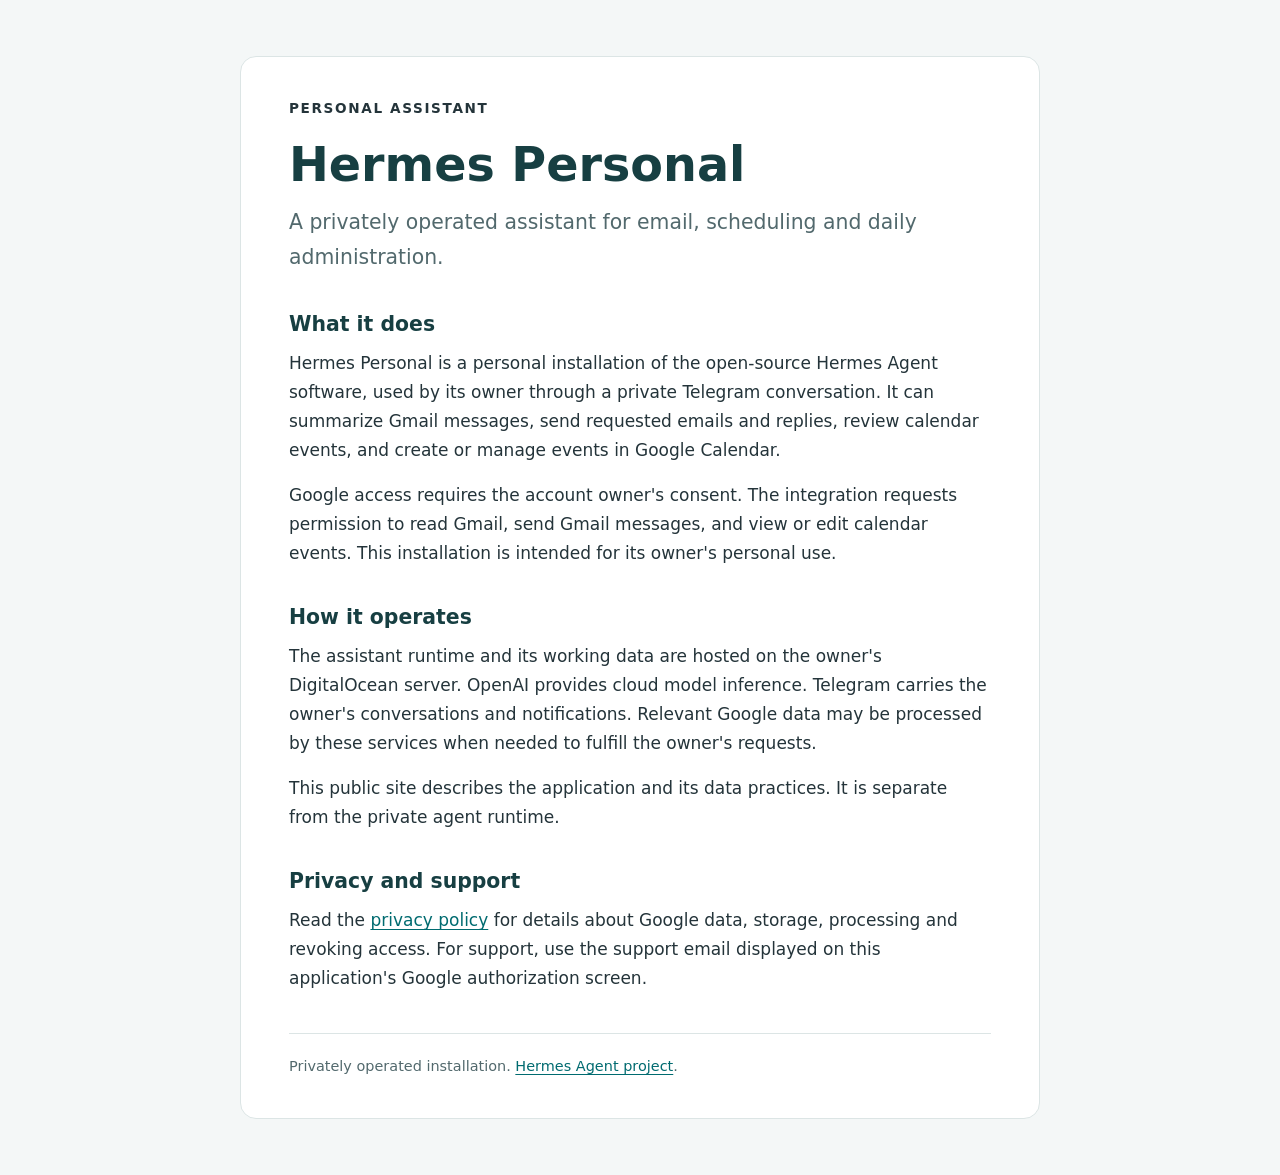
==== index.html @ 0a205870 "Publish Hermes Personal homepage and privacy policy" ====
<!doctype html>
<html lang="en">
<head>
  <meta charset="utf-8">
  <meta name="viewport" content="width=device-width, initial-scale=1">
  <meta name="description" content="Hermes Personal is a privately operated assistant for its owner's email, calendar and daily administration.">
  <title>Hermes Personal</title>
  <link rel="stylesheet" href="style.css">
</head>
<body>
  <main>
    <p class="eyebrow">Personal assistant</p>
    <h1>Hermes Personal</h1>
    <p class="lead">A privately operated assistant for email, scheduling and daily administration.</p>
    <section>
      <h2>What it does</h2>
      <p>Hermes Personal is a personal installation of the open-source Hermes Agent software, used by its owner through a private Telegram conversation. It can summarize Gmail messages, send requested emails and replies, review calendar events, and create or manage events in Google Calendar.</p>
      <p>Google access requires the account owner's consent. The integration requests permission to read Gmail, send Gmail messages, and view or edit calendar events. This installation is intended for its owner's personal use.</p>
    </section>
    <section>
      <h2>How it operates</h2>
      <p>The assistant runtime and its working data are hosted on the owner's DigitalOcean server. OpenAI provides cloud model inference. Telegram carries the owner's conversations and notifications. Relevant Google data may be processed by these services when needed to fulfill the owner's requests.</p>
      <p>This public site describes the application and its data practices. It is separate from the private agent runtime.</p>
    </section>
    <section>
      <h2>Privacy and support</h2>
      <p>Read the <a href="privacy.html">privacy policy</a> for details about Google data, storage, processing and revoking access. For support, use the support email displayed on this application's Google authorization screen.</p>
    </section>
    <footer>Privately operated installation. <a href="https://github.com/NousResearch/hermes-agent">Hermes Agent project</a>.</footer>
  </main>
</body>
</html>
---- style.css ----
:root { color-scheme: light; font: 17px/1.7 system-ui, sans-serif; color: #24343a; background: #f4f7f7; }
* { box-sizing: border-box; }
body { margin: 0; }
main { max-width: 800px; margin: 56px auto; padding: 40px 48px; background: #fff; border: 1px solid #dce5e5; border-radius: 16px; }
h1 { color: #173f42; font-size: clamp(2rem, 5vw, 2.8rem); line-height: 1.2; margin: 12px 0; }
h2 { color: #173f42; font-size: 1.2rem; margin: 0 0 8px; }
p { margin: 0 0 16px; }
section { margin-top: 32px; }
a { color: #006b70; text-underline-offset: 3px; }
a:focus-visible { outline: 3px solid #d39531; outline-offset: 4px; }
.eyebrow { text-transform: uppercase; letter-spacing: .12em; font-size: .8rem; font-weight: 700; }
.lead { font-size: 1.2rem; color: #52696d; }
nav { margin-bottom: 28px; }
footer { margin-top: 40px; padding-top: 20px; border-top: 1px solid #dce5e5; font-size: .85rem; color: #52696d; }
@media (max-width: 600px) { main { margin: 16px; padding: 28px 22px; } }
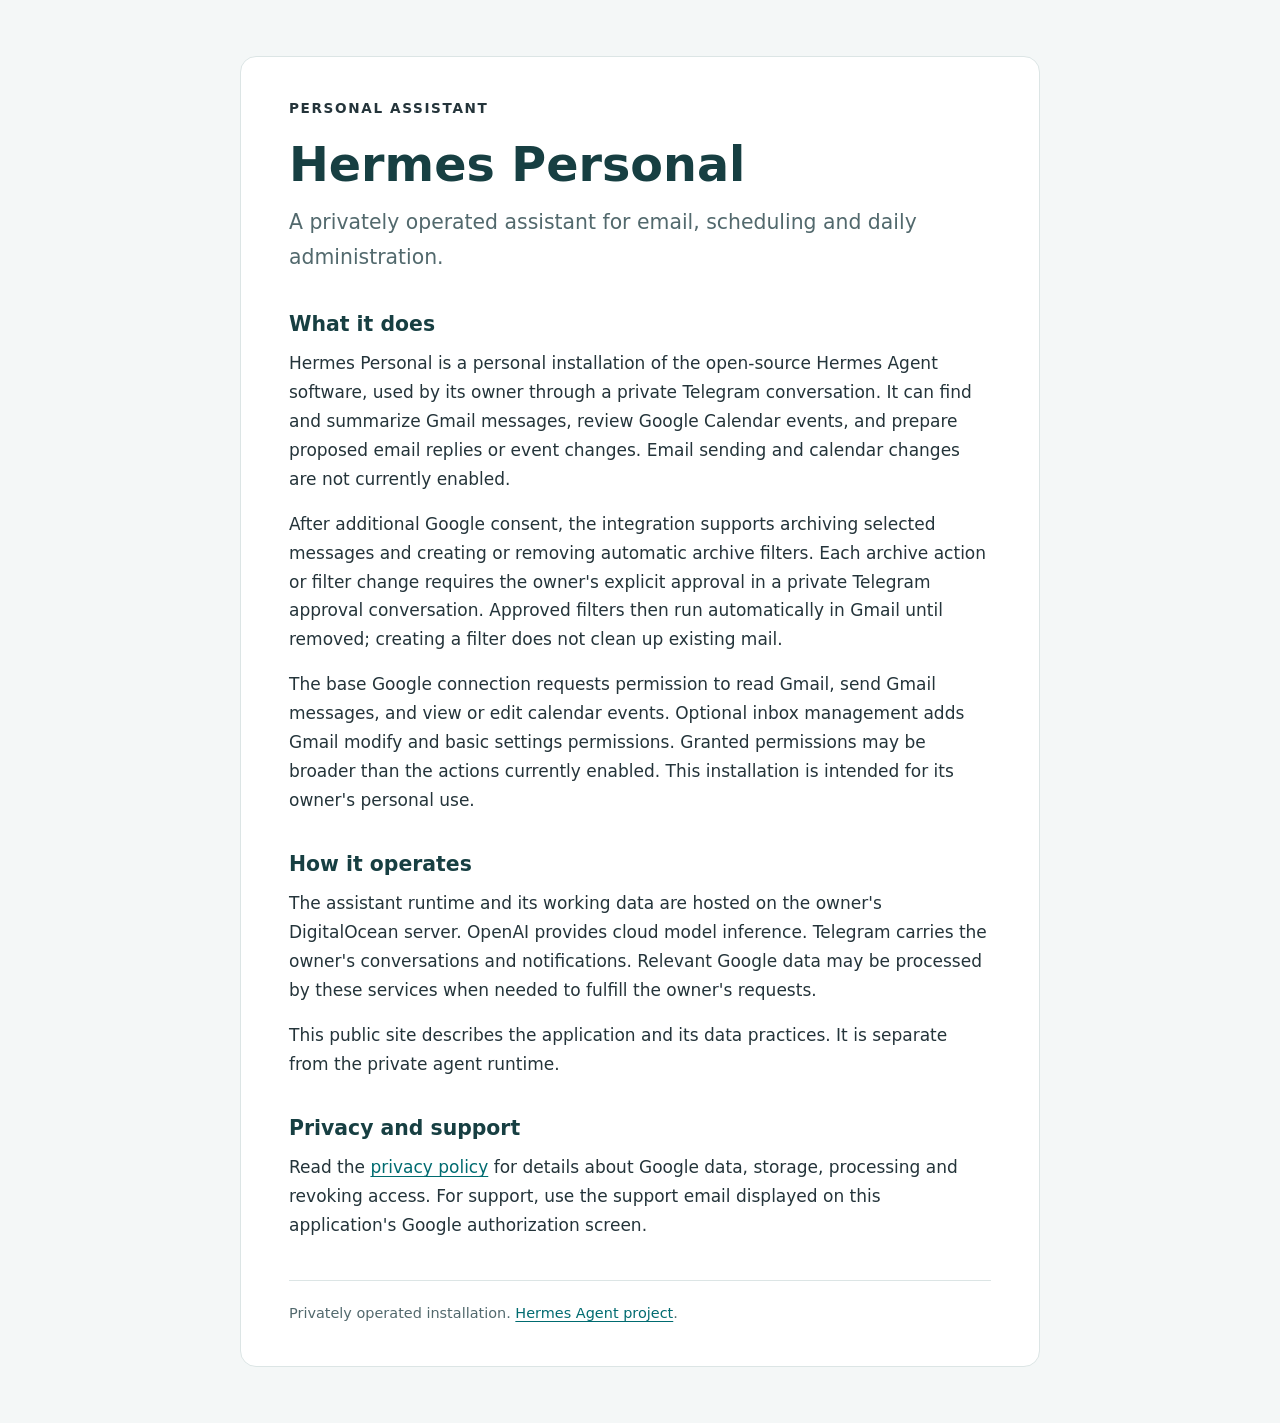
==== commit 9588cfb3: "Describe approved inbox actions and optional Google permissions" ====
--- a/index.html
+++ b/index.html
@@ -14,8 +14,9 @@
     <p class="lead">A privately operated assistant for email, scheduling and daily administration.</p>
     <section>
       <h2>What it does</h2>
-      <p>Hermes Personal is a personal installation of the open-source Hermes Agent software, used by its owner through a private Telegram conversation. It can summarize Gmail messages, send requested emails and replies, review calendar events, and create or manage events in Google Calendar.</p>
-      <p>Google access requires the account owner's consent. The integration requests permission to read Gmail, send Gmail messages, and view or edit calendar events. This installation is intended for its owner's personal use.</p>
+      <p>Hermes Personal is a personal installation of the open-source Hermes Agent software, used by its owner through a private Telegram conversation. It can find and summarize Gmail messages, review Google Calendar events, and prepare proposed email replies or event changes. Email sending and calendar changes are not currently enabled.</p>
+      <p>After additional Google consent, the integration supports archiving selected messages and creating or removing automatic archive filters. Each archive action or filter change requires the owner's explicit approval in a private Telegram approval conversation. Approved filters then run automatically in Gmail until removed; creating a filter does not clean up existing mail.</p>
+      <p>The base Google connection requests permission to read Gmail, send Gmail messages, and view or edit calendar events. Optional inbox management adds Gmail modify and basic settings permissions. Granted permissions may be broader than the actions currently enabled. This installation is intended for its owner's personal use.</p>
     </section>
     <section>
       <h2>How it operates</h2>
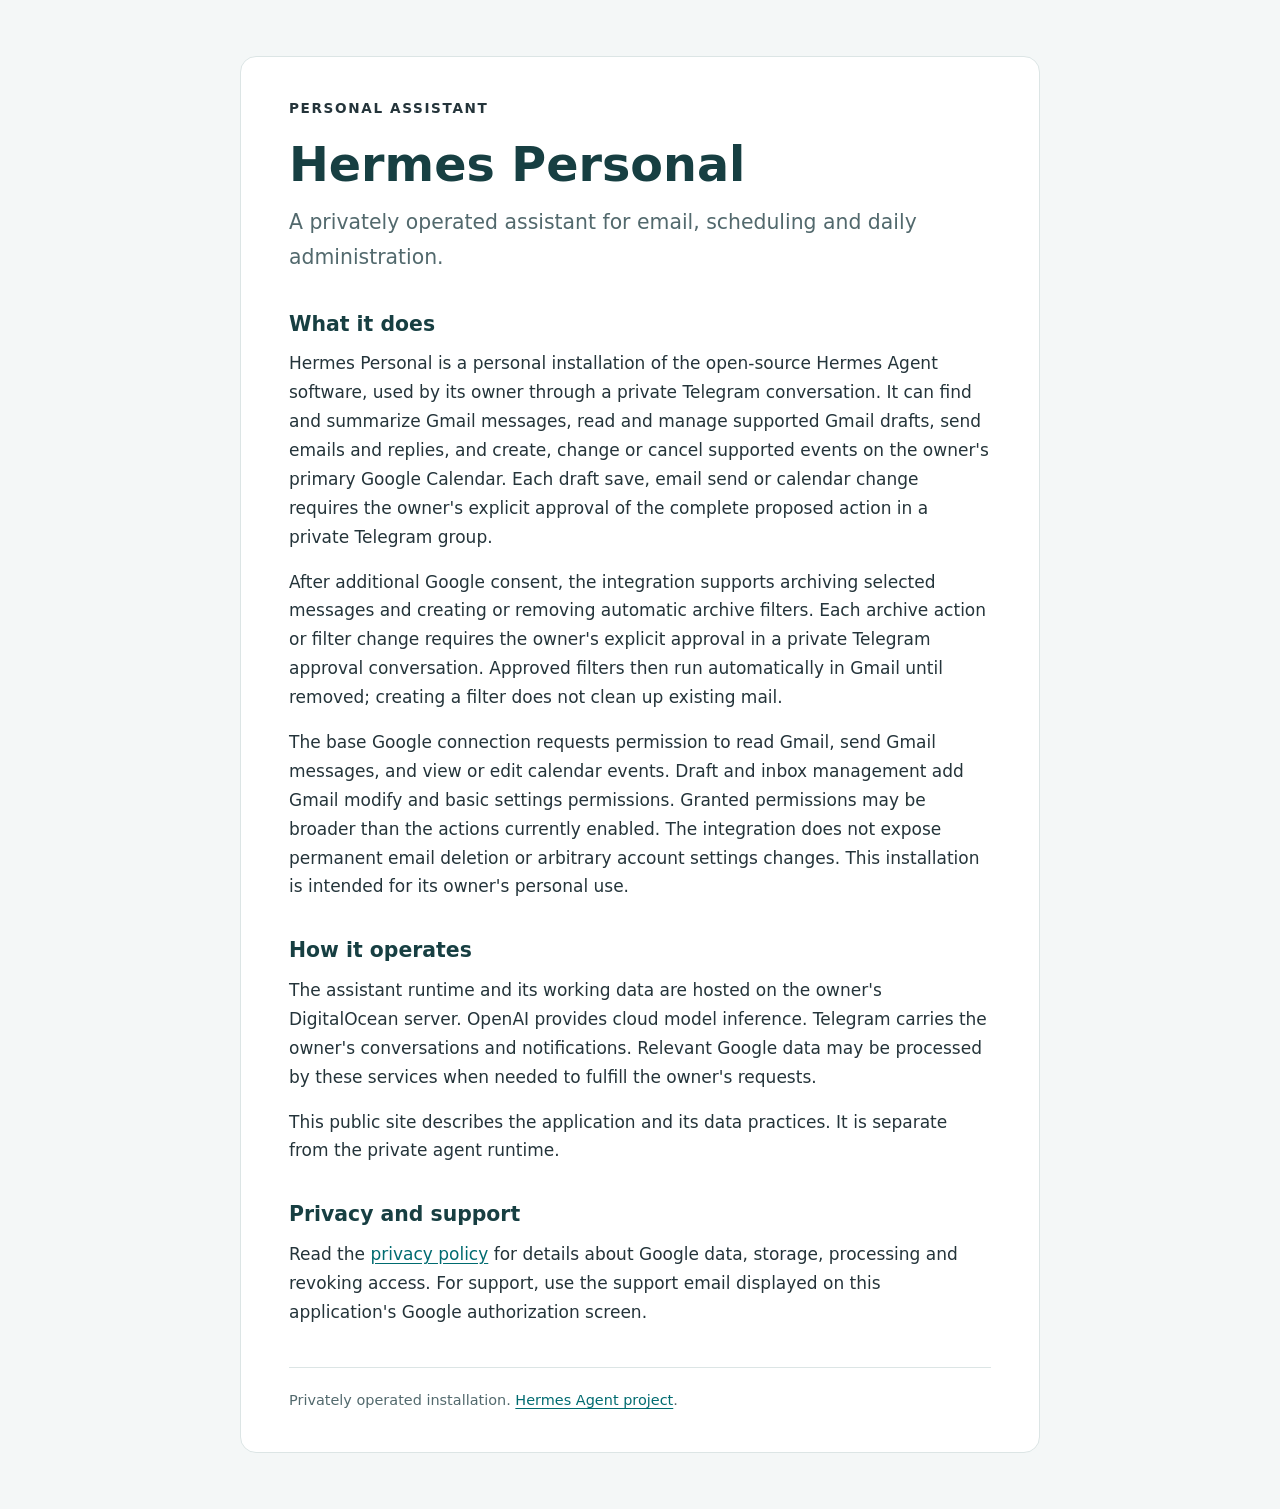
==== commit 4547ff7e: "Document approved email and calendar workflows" ====
--- a/index.html
+++ b/index.html
@@ -14,9 +14,9 @@
     <p class="lead">A privately operated assistant for email, scheduling and daily administration.</p>
     <section>
       <h2>What it does</h2>
-      <p>Hermes Personal is a personal installation of the open-source Hermes Agent software, used by its owner through a private Telegram conversation. It can find and summarize Gmail messages, review Google Calendar events, and prepare proposed email replies or event changes. Email sending and calendar changes are not currently enabled.</p>
+      <p>Hermes Personal is a personal installation of the open-source Hermes Agent software, used by its owner through a private Telegram conversation. It can find and summarize Gmail messages, read and manage supported Gmail drafts, send emails and replies, and create, change or cancel supported events on the owner's primary Google Calendar. Each draft save, email send or calendar change requires the owner's explicit approval of the complete proposed action in a private Telegram group.</p>
       <p>After additional Google consent, the integration supports archiving selected messages and creating or removing automatic archive filters. Each archive action or filter change requires the owner's explicit approval in a private Telegram approval conversation. Approved filters then run automatically in Gmail until removed; creating a filter does not clean up existing mail.</p>
-      <p>The base Google connection requests permission to read Gmail, send Gmail messages, and view or edit calendar events. Optional inbox management adds Gmail modify and basic settings permissions. Granted permissions may be broader than the actions currently enabled. This installation is intended for its owner's personal use.</p>
+      <p>The base Google connection requests permission to read Gmail, send Gmail messages, and view or edit calendar events. Draft and inbox management add Gmail modify and basic settings permissions. Granted permissions may be broader than the actions currently enabled. The integration does not expose permanent email deletion or arbitrary account settings changes. This installation is intended for its owner's personal use.</p>
     </section>
     <section>
       <h2>How it operates</h2>
